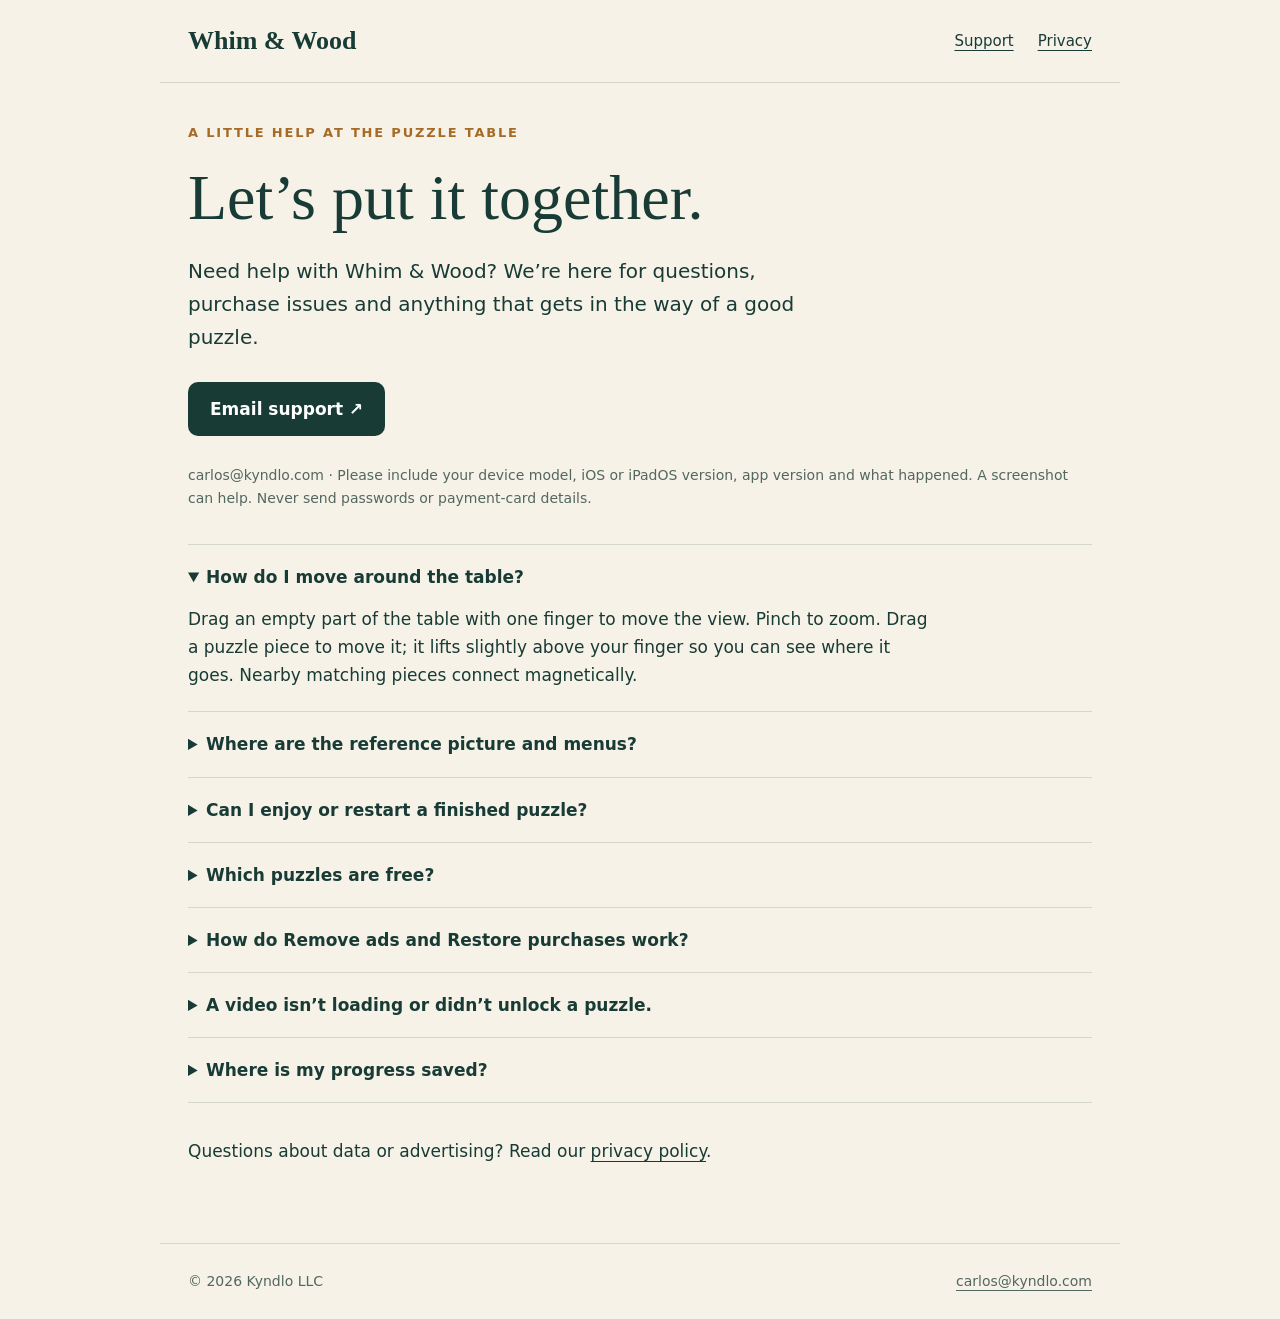
==== index.html @ c9d5e71a "Publish Whim & Wood support and privacy pages" ====
<!doctype html><html lang="en"><head><meta charset="utf-8"><meta name="viewport" content="width=device-width,initial-scale=1"><meta name="description" content="Get help with Whim & Wood puzzles, video rewards, purchases and gameplay on iPhone and iPad."><title>Whim & Wood — Support</title><link rel="stylesheet" href="style.css"></head><body><header><a href="./">Whim &amp; Wood</a><nav aria-label="Main navigation"><a href="./" aria-current="page">Support</a><a href="privacy.html">Privacy</a></nav></header><main><p class="eyebrow">A little help at the puzzle table</p><h1>Let’s put it together.</h1><p class="intro">Need help with Whim &amp; Wood? We’re here for questions, purchase issues and anything that gets in the way of a good puzzle.</p><a class="contact" href="mailto:carlos@kyndlo.com?subject=Whim%20%26%20Wood%20support">Email support ↗</a><p class="note">carlos@kyndlo.com · Please include your device model, iOS or iPadOS version, app version and what happened. A screenshot can help. Never send passwords or payment-card details.</p><section class="help" aria-label="Common questions"><details open><summary>How do I move around the table?</summary><p>Drag an empty part of the table with one finger to move the view. Pinch to zoom. Drag a puzzle piece to move it; it lifts slightly above your finger so you can see where it goes. Nearby matching pieces connect magnetically.</p></details><details><summary>Where are the reference picture and menus?</summary><p>Puzzles open in fullscreen. Tap the picture icon at the top left for the reference image. Use the menu button at the top right to show table controls, including Fit table, Spread out, hints and settings. The outline guide is optional in settings.</p></details><details><summary>Can I enjoy or restart a finished puzzle?</summary><p>After the completion animation, pinch to zoom into the finished picture and drag to explore it. Choose Restart puzzle to start again, or choose another animal. A puzzle accessed through a video requires a new video to restart unless you have Remove ads.</p></details><details><summary>Which puzzles are free?</summary><p>The first three puzzles are included without ads. For other puzzles, completing an available rewarded video grants access for one table visit. Leaving the table or restarting requires another video; your saved puzzle progress remains.</p></details><details><summary>How do Remove ads and Restore purchases work?</summary><p>Remove ads is a one-time purchase that removes video requirements for every puzzle. To recover an existing purchase, sign in with the Apple Account used to buy it and choose Restore purchases in the app’s Remove ads offer. Apple handles payments and refunds; <a href="https://reportaproblem.apple.com/">request a refund through Apple</a>.</p></details><details><summary>A video isn’t loading or didn’t unlock a puzzle.</summary><p>Videos need an internet connection and may not always be available. Access is granted only after the advertising service confirms that you earned the reward; closing a video early does not unlock the puzzle. Try again later or enjoy one of the three free puzzles. Contact us if a completed video did not grant access.</p></details><details><summary>Where is my progress saved?</summary><p>Progress and preferences are saved on your device. Whim &amp; Wood does not have an account or cloud progress service. Deleting the app removes local progress, so please contact us before reinstalling if you want help with a problem.</p></details></section><p>Questions about data or advertising? Read our <a href="privacy.html">privacy policy</a>.</p></main><footer><span>© 2026 Kyndlo LLC</span><a href="mailto:carlos@kyndlo.com">carlos@kyndlo.com</a></footer></body></html>
---- style.css ----
:root{color-scheme:light;--ink:#183b36;--paper:#f7f2e7;--gold:#a66b26}*{box-sizing:border-box}body{margin:0;background:var(--paper);color:var(--ink);font:17px/1.65 system-ui,-apple-system,sans-serif}a{color:inherit;text-underline-offset:4px}a:hover{color:#83511b}a:focus-visible,summary:focus-visible{outline:3px solid var(--gold);outline-offset:5px}header,main,footer{max-width:960px;margin:auto;padding:26px 28px}header{display:flex;align-items:center;justify-content:space-between;gap:20px;border-bottom:1px solid #183b3626}header>a{font:700 26px Georgia,serif;text-decoration:none}nav{display:flex;gap:24px;font-size:15px}h1,h2{font-family:Georgia,serif;line-height:1.15}h1{font-size:clamp(38px,7vw,64px);font-weight:400;margin:18px 0}h2{font-size:27px;margin-top:36px}.eyebrow{color:var(--gold);font-size:13px;font-weight:700;letter-spacing:.14em;text-transform:uppercase}.intro{font-size:20px;max-width:650px}.contact{display:inline-block;background:var(--ink);color:white;border-radius:10px;padding:13px 22px;text-decoration:none;font-weight:600;margin:8px 0 14px}.contact:hover{background:#2c544b;color:white}.help{margin:34px 0;border-top:1px solid #183b3626}details{border-bottom:1px solid #183b3626;padding:18px 0}summary{cursor:pointer;font-weight:650}details p{max-width:740px;margin:14px 0 4px}.note,footer{font-size:14px;color:#526760}footer{border-top:1px solid #183b3626;margin-top:35px;display:flex;justify-content:space-between;gap:18px}.policy{max-width:780px}.policy h1{font-size:48px}.policy p,.policy li{max-width:720px}@media(max-width:520px){header,main,footer{padding:22px}header{align-items:flex-start}header>a{font-size:21px}nav{gap:14px}footer{flex-direction:column}.policy h1{font-size:38px}}
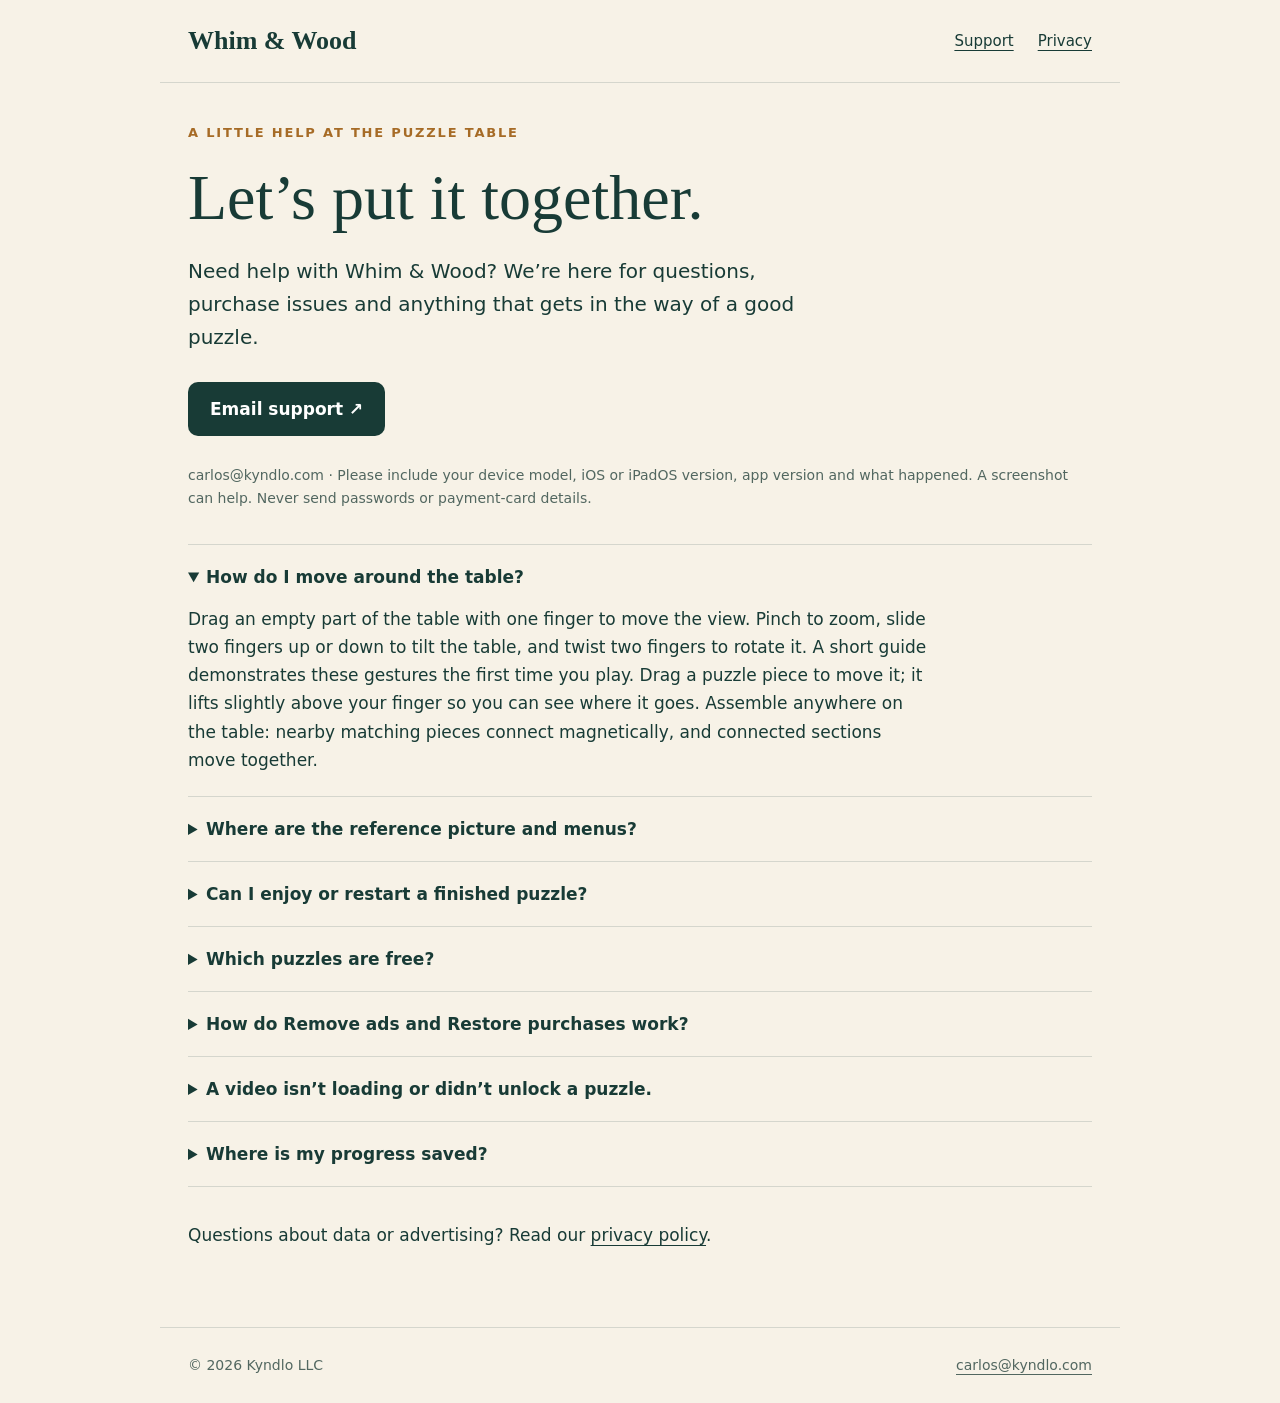
==== commit ca911425: "Update support for free assembly and 3D table gestures" ====
--- a/index.html
+++ b/index.html
@@ -1 +1 @@
-<!doctype html><html lang="en"><head><meta charset="utf-8"><meta name="viewport" content="width=device-width,initial-scale=1"><meta name="description" content="Get help with Whim & Wood puzzles, video rewards, purchases and gameplay on iPhone and iPad."><title>Whim & Wood — Support</title><link rel="stylesheet" href="style.css"></head><body><header><a href="./">Whim &amp; Wood</a><nav aria-label="Main navigation"><a href="./" aria-current="page">Support</a><a href="privacy.html">Privacy</a></nav></header><main><p class="eyebrow">A little help at the puzzle table</p><h1>Let’s put it together.</h1><p class="intro">Need help with Whim &amp; Wood? We’re here for questions, purchase issues and anything that gets in the way of a good puzzle.</p><a class="contact" href="mailto:carlos@kyndlo.com?subject=Whim%20%26%20Wood%20support">Email support ↗</a><p class="note">carlos@kyndlo.com · Please include your device model, iOS or iPadOS version, app version and what happened. A screenshot can help. Never send passwords or payment-card details.</p><section class="help" aria-label="Common questions"><details open><summary>How do I move around the table?</summary><p>Drag an empty part of the table with one finger to move the view. Pinch to zoom. Drag a puzzle piece to move it; it lifts slightly above your finger so you can see where it goes. Nearby matching pieces connect magnetically.</p></details><details><summary>Where are the reference picture and menus?</summary><p>Puzzles open in fullscreen. Tap the picture icon at the top left for the reference image. Use the menu button at the top right to show table controls, including Fit table, Spread out, hints and settings. The outline guide is optional in settings.</p></details><details><summary>Can I enjoy or restart a finished puzzle?</summary><p>After the completion animation, pinch to zoom into the finished picture and drag to explore it. Choose Restart puzzle to start again, or choose another animal. A puzzle accessed through a video requires a new video to restart unless you have Remove ads.</p></details><details><summary>Which puzzles are free?</summary><p>The first three puzzles are included without ads. For other puzzles, completing an available rewarded video grants access for one table visit. Leaving the table or restarting requires another video; your saved puzzle progress remains.</p></details><details><summary>How do Remove ads and Restore purchases work?</summary><p>Remove ads is a one-time purchase that removes video requirements for every puzzle. To recover an existing purchase, sign in with the Apple Account used to buy it and choose Restore purchases in the app’s Remove ads offer. Apple handles payments and refunds; <a href="https://reportaproblem.apple.com/">request a refund through Apple</a>.</p></details><details><summary>A video isn’t loading or didn’t unlock a puzzle.</summary><p>Videos need an internet connection and may not always be available. Access is granted only after the advertising service confirms that you earned the reward; closing a video early does not unlock the puzzle. Try again later or enjoy one of the three free puzzles. Contact us if a completed video did not grant access.</p></details><details><summary>Where is my progress saved?</summary><p>Progress and preferences are saved on your device. Whim &amp; Wood does not have an account or cloud progress service. Deleting the app removes local progress, so please contact us before reinstalling if you want help with a problem.</p></details></section><p>Questions about data or advertising? Read our <a href="privacy.html">privacy policy</a>.</p></main><footer><span>© 2026 Kyndlo LLC</span><a href="mailto:carlos@kyndlo.com">carlos@kyndlo.com</a></footer></body></html>
+<!doctype html><html lang="en"><head><meta charset="utf-8"><meta name="viewport" content="width=device-width,initial-scale=1"><meta name="description" content="Get help with Whim & Wood puzzles, video rewards, purchases and gameplay on iPhone and iPad."><title>Whim & Wood — Support</title><link rel="stylesheet" href="style.css"></head><body><header><a href="./">Whim &amp; Wood</a><nav aria-label="Main navigation"><a href="./" aria-current="page">Support</a><a href="privacy.html">Privacy</a></nav></header><main><p class="eyebrow">A little help at the puzzle table</p><h1>Let’s put it together.</h1><p class="intro">Need help with Whim &amp; Wood? We’re here for questions, purchase issues and anything that gets in the way of a good puzzle.</p><a class="contact" href="mailto:carlos@kyndlo.com?subject=Whim%20%26%20Wood%20support">Email support ↗</a><p class="note">carlos@kyndlo.com · Please include your device model, iOS or iPadOS version, app version and what happened. A screenshot can help. Never send passwords or payment-card details.</p><section class="help" aria-label="Common questions"><details open><summary>How do I move around the table?</summary><p>Drag an empty part of the table with one finger to move the view. Pinch to zoom, slide two fingers up or down to tilt the table, and twist two fingers to rotate it. A short guide demonstrates these gestures the first time you play. Drag a puzzle piece to move it; it lifts slightly above your finger so you can see where it goes. Assemble anywhere on the table: nearby matching pieces connect magnetically, and connected sections move together.</p></details><details><summary>Where are the reference picture and menus?</summary><p>Puzzles open in fullscreen. Tap the picture icon at the top left for the reference image. Use the menu button at the top right to show table controls, including Fit table, Spread out, hints and settings. There is no outline or fixed placement area. Open the reference picture or use a hint to highlight two matching pieces when you want help.</p></details><details><summary>Can I enjoy or restart a finished puzzle?</summary><p>After the completion animation, pinch to zoom into the finished sculpture, drag to explore it, and use two fingers to tilt and rotate it. Choose Restart puzzle to start again, or choose another animal. A puzzle accessed through a video requires a new video to restart unless you have Remove ads.</p></details><details><summary>Which puzzles are free?</summary><p>The first three puzzles are included without ads. For other puzzles, completing an available rewarded video grants access for one table visit. Leaving the table or restarting requires another video; your saved puzzle progress remains.</p></details><details><summary>How do Remove ads and Restore purchases work?</summary><p>Remove ads is a one-time purchase that removes video requirements for every puzzle. To recover an existing purchase, sign in with the Apple Account used to buy it and choose Restore purchases in the app’s Remove ads offer. Apple handles payments and refunds; <a href="https://reportaproblem.apple.com/">request a refund through Apple</a>.</p></details><details><summary>A video isn’t loading or didn’t unlock a puzzle.</summary><p>Videos need an internet connection and may not always be available. Access is granted only after the advertising service confirms that you earned the reward; closing a video early does not unlock the puzzle. Try again later or enjoy one of the three free puzzles. Contact us if a completed video did not grant access.</p></details><details><summary>Where is my progress saved?</summary><p>Progress and preferences are saved on your device. Whim &amp; Wood does not have an account or cloud progress service. Deleting the app removes local progress, so please contact us before reinstalling if you want help with a problem.</p></details></section><p>Questions about data or advertising? Read our <a href="privacy.html">privacy policy</a>.</p></main><footer><span>© 2026 Kyndlo LLC</span><a href="mailto:carlos@kyndlo.com">carlos@kyndlo.com</a></footer></body></html>
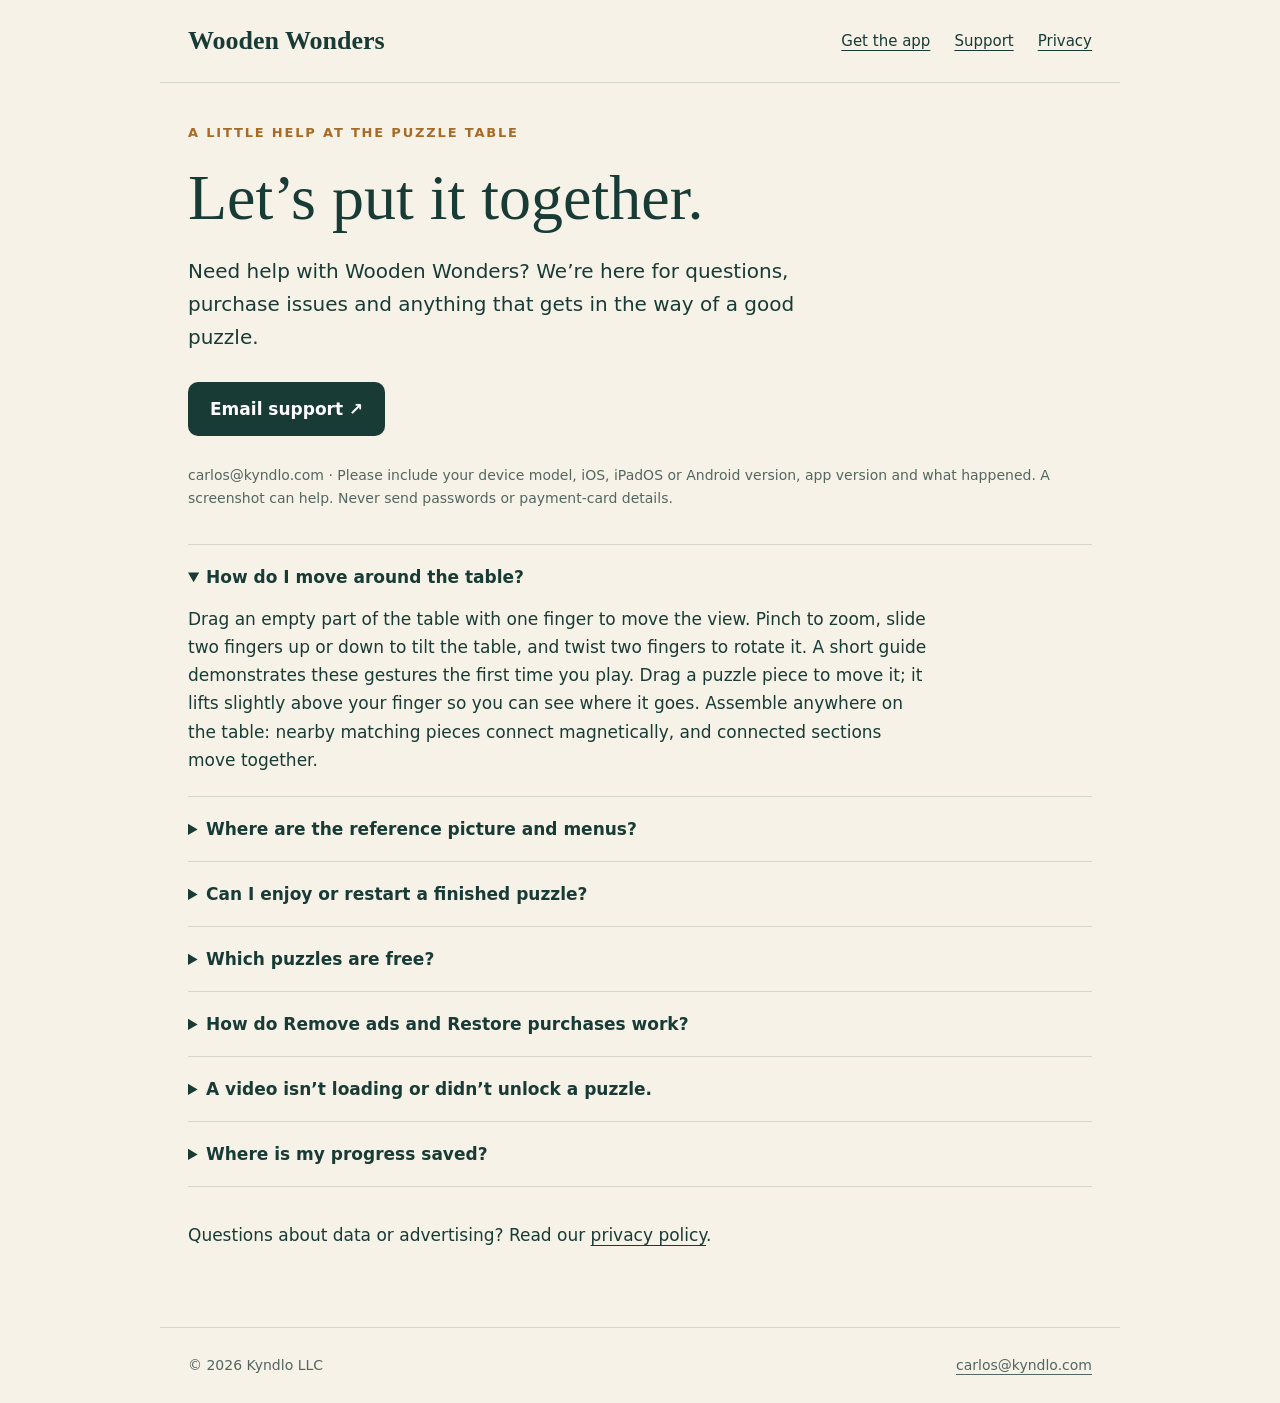
==== commit 3a99f6a2: "Add OS-aware app download QR page" ====
--- a/index.html
+++ b/index.html
@@ -1 +1 @@
-<!doctype html><html lang="en"><head><meta charset="utf-8"><meta name="viewport" content="width=device-width,initial-scale=1"><meta name="description" content="Get help with Whim & Wood puzzles, video rewards, purchases and gameplay on iPhone and iPad."><title>Whim & Wood — Support</title><link rel="stylesheet" href="style.css"></head><body><header><a href="./">Whim &amp; Wood</a><nav aria-label="Main navigation"><a href="./" aria-current="page">Support</a><a href="privacy.html">Privacy</a></nav></header><main><p class="eyebrow">A little help at the puzzle table</p><h1>Let’s put it together.</h1><p class="intro">Need help with Whim &amp; Wood? We’re here for questions, purchase issues and anything that gets in the way of a good puzzle.</p><a class="contact" href="mailto:carlos@kyndlo.com?subject=Whim%20%26%20Wood%20support">Email support ↗</a><p class="note">carlos@kyndlo.com · Please include your device model, iOS or iPadOS version, app version and what happened. A screenshot can help. Never send passwords or payment-card details.</p><section class="help" aria-label="Common questions"><details open><summary>How do I move around the table?</summary><p>Drag an empty part of the table with one finger to move the view. Pinch to zoom, slide two fingers up or down to tilt the table, and twist two fingers to rotate it. A short guide demonstrates these gestures the first time you play. Drag a puzzle piece to move it; it lifts slightly above your finger so you can see where it goes. Assemble anywhere on the table: nearby matching pieces connect magnetically, and connected sections move together.</p></details><details><summary>Where are the reference picture and menus?</summary><p>Puzzles open in fullscreen. Tap the picture icon at the top left for the reference image. Use the menu button at the top right to show table controls, including Fit table, Spread out, hints and settings. There is no outline or fixed placement area. Open the reference picture or use a hint to highlight two matching pieces when you want help.</p></details><details><summary>Can I enjoy or restart a finished puzzle?</summary><p>After the completion animation, pinch to zoom into the finished sculpture, drag to explore it, and use two fingers to tilt and rotate it. Choose Restart puzzle to start again, or choose another animal. A puzzle accessed through a video requires a new video to restart unless you have Remove ads.</p></details><details><summary>Which puzzles are free?</summary><p>The first three puzzles are included without ads. For other puzzles, completing an available rewarded video grants access for one table visit. Leaving the table or restarting requires another video; your saved puzzle progress remains.</p></details><details><summary>How do Remove ads and Restore purchases work?</summary><p>Remove ads is a one-time purchase that removes video requirements for every puzzle. To recover an existing purchase, sign in with the Apple Account used to buy it and choose Restore purchases in the app’s Remove ads offer. Apple handles payments and refunds; <a href="https://reportaproblem.apple.com/">request a refund through Apple</a>.</p></details><details><summary>A video isn’t loading or didn’t unlock a puzzle.</summary><p>Videos need an internet connection and may not always be available. Access is granted only after the advertising service confirms that you earned the reward; closing a video early does not unlock the puzzle. Try again later or enjoy one of the three free puzzles. Contact us if a completed video did not grant access.</p></details><details><summary>Where is my progress saved?</summary><p>Progress and preferences are saved on your device. Whim &amp; Wood does not have an account or cloud progress service. Deleting the app removes local progress, so please contact us before reinstalling if you want help with a problem.</p></details></section><p>Questions about data or advertising? Read our <a href="privacy.html">privacy policy</a>.</p></main><footer><span>© 2026 Kyndlo LLC</span><a href="mailto:carlos@kyndlo.com">carlos@kyndlo.com</a></footer></body></html>
+<!doctype html><html lang="en"><head><meta charset="utf-8"><meta name="viewport" content="width=device-width,initial-scale=1"><meta name="description" content="Get help with Wooden Wonders puzzles, video rewards, purchases and gameplay on iPhone, iPad and Android."><title>Wooden Wonders — Support</title><link rel="stylesheet" href="style.css"></head><body><header><a href="./">Wooden Wonders</a><nav aria-label="Main navigation"><a href="download/">Get the app</a><a href="./" aria-current="page">Support</a><a href="privacy.html">Privacy</a></nav></header><main><p class="eyebrow">A little help at the puzzle table</p><h1>Let’s put it together.</h1><p class="intro">Need help with Wooden Wonders? We’re here for questions, purchase issues and anything that gets in the way of a good puzzle.</p><a class="contact" href="mailto:carlos@kyndlo.com?subject=Wooden%20Wonders%20support">Email support ↗</a><p class="note">carlos@kyndlo.com · Please include your device model, iOS, iPadOS or Android version, app version and what happened. A screenshot can help. Never send passwords or payment-card details.</p><section class="help" aria-label="Common questions"><details open><summary>How do I move around the table?</summary><p>Drag an empty part of the table with one finger to move the view. Pinch to zoom, slide two fingers up or down to tilt the table, and twist two fingers to rotate it. A short guide demonstrates these gestures the first time you play. Drag a puzzle piece to move it; it lifts slightly above your finger so you can see where it goes. Assemble anywhere on the table: nearby matching pieces connect magnetically, and connected sections move together.</p></details><details><summary>Where are the reference picture and menus?</summary><p>Puzzles open in fullscreen. Tap the picture icon at the top left for the reference image. Use the menu button at the top right to show table controls, including Fit table, Spread out, hints and settings. There is no outline or fixed placement area. Open the reference picture or use a hint to highlight two matching pieces when you want help.</p></details><details><summary>Can I enjoy or restart a finished puzzle?</summary><p>After the completion animation, pinch to zoom into the finished sculpture, drag to explore it, and use two fingers to tilt and rotate it. Choose Restart puzzle to start again, or choose another animal. A puzzle accessed through a video requires a new video to restart unless you have Remove ads.</p></details><details><summary>Which puzzles are free?</summary><p>The first three puzzles are included without ads. For other puzzles, completing an available rewarded video grants access for one table visit. Leaving the table or restarting requires another video; your saved puzzle progress remains.</p></details><details><summary>How do Remove ads and Restore purchases work?</summary><p>Remove ads is a one-time purchase that removes video requirements for every puzzle. To recover an existing purchase, sign in with the Apple Account used to buy it and choose Restore purchases in the app’s Remove ads offer. Apple handles payments and refunds; <a href="https://reportaproblem.apple.com/">request a refund through Apple</a>.</p></details><details><summary>A video isn’t loading or didn’t unlock a puzzle.</summary><p>Videos need an internet connection and may not always be available. Access is granted only after the advertising service confirms that you earned the reward; closing a video early does not unlock the puzzle. Try again later or enjoy one of the three free puzzles. Contact us if a completed video did not grant access.</p></details><details><summary>Where is my progress saved?</summary><p>Progress and preferences are saved on your device. Wooden Wonders does not have an account or cloud progress service. Deleting the app removes local progress, so please contact us before reinstalling if you want help with a problem.</p></details></section><p>Questions about data or advertising? Read our <a href="privacy.html">privacy policy</a>.</p></main><footer><span>© 2026 Kyndlo LLC</span><a href="mailto:carlos@kyndlo.com">carlos@kyndlo.com</a></footer></body></html>
--- a/style.css
+++ b/style.css
@@ -1 +1,2 @@
 :root{color-scheme:light;--ink:#183b36;--paper:#f7f2e7;--gold:#a66b26}*{box-sizing:border-box}body{margin:0;background:var(--paper);color:var(--ink);font:17px/1.65 system-ui,-apple-system,sans-serif}a{color:inherit;text-underline-offset:4px}a:hover{color:#83511b}a:focus-visible,summary:focus-visible{outline:3px solid var(--gold);outline-offset:5px}header,main,footer{max-width:960px;margin:auto;padding:26px 28px}header{display:flex;align-items:center;justify-content:space-between;gap:20px;border-bottom:1px solid #183b3626}header>a{font:700 26px Georgia,serif;text-decoration:none}nav{display:flex;gap:24px;font-size:15px}h1,h2{font-family:Georgia,serif;line-height:1.15}h1{font-size:clamp(38px,7vw,64px);font-weight:400;margin:18px 0}h2{font-size:27px;margin-top:36px}.eyebrow{color:var(--gold);font-size:13px;font-weight:700;letter-spacing:.14em;text-transform:uppercase}.intro{font-size:20px;max-width:650px}.contact{display:inline-block;background:var(--ink);color:white;border-radius:10px;padding:13px 22px;text-decoration:none;font-weight:600;margin:8px 0 14px}.contact:hover{background:#2c544b;color:white}.help{margin:34px 0;border-top:1px solid #183b3626}details{border-bottom:1px solid #183b3626;padding:18px 0}summary{cursor:pointer;font-weight:650}details p{max-width:740px;margin:14px 0 4px}.note,footer{font-size:14px;color:#526760}footer{border-top:1px solid #183b3626;margin-top:35px;display:flex;justify-content:space-between;gap:18px}.policy{max-width:780px}.policy h1{font-size:48px}.policy p,.policy li{max-width:720px}@media(max-width:520px){header,main,footer{padding:22px}header{align-items:flex-start}header>a{font-size:21px}nav{gap:14px}footer{flex-direction:column}.policy h1{font-size:38px}}
+.store-links{display:flex;flex-wrap:wrap;gap:12px;margin:24px 0}.store-links .contact{margin:0}.download-grid{display:grid;grid-template-columns:minmax(0,1fr) auto;align-items:center;gap:36px;margin-top:30px}.qr-card{padding:20px;background:#fffdf7;border:1px solid #183b3626;border-radius:18px;text-align:center}.qr-card img{display:block;width:min(220px,58vw);height:auto}.qr-card p{margin:10px 0 0;font-size:13px;color:#526760}.redirect-status{min-height:1.6em;color:#526760}@media(max-width:600px){.download-grid{grid-template-columns:1fr;gap:16px}.qr-card{justify-self:start}.qr-card img{width:170px}}
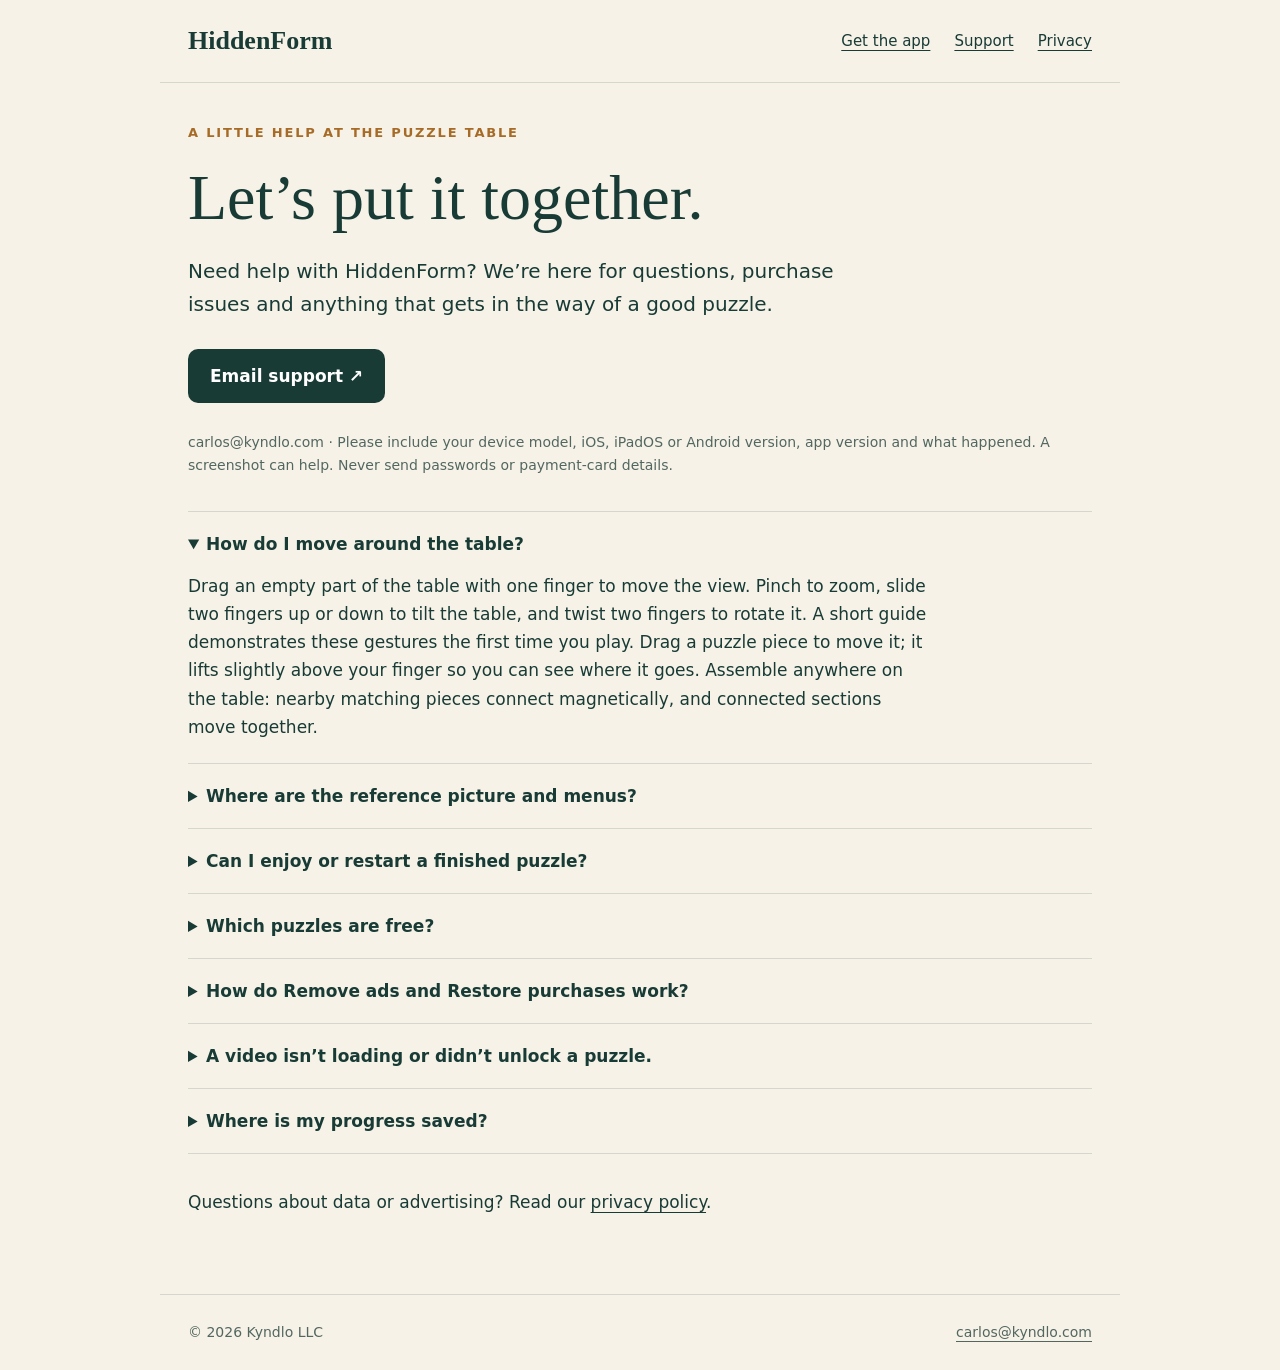
==== commit ad7f98a5: "Rename HiddenForm download and support pages" ====
--- a/index.html
+++ b/index.html
@@ -1 +1 @@
-<!doctype html><html lang="en"><head><meta charset="utf-8"><meta name="viewport" content="width=device-width,initial-scale=1"><meta name="description" content="Get help with Wooden Wonders puzzles, video rewards, purchases and gameplay on iPhone, iPad and Android."><title>Wooden Wonders — Support</title><link rel="stylesheet" href="style.css"></head><body><header><a href="./">Wooden Wonders</a><nav aria-label="Main navigation"><a href="download/">Get the app</a><a href="./" aria-current="page">Support</a><a href="privacy.html">Privacy</a></nav></header><main><p class="eyebrow">A little help at the puzzle table</p><h1>Let’s put it together.</h1><p class="intro">Need help with Wooden Wonders? We’re here for questions, purchase issues and anything that gets in the way of a good puzzle.</p><a class="contact" href="mailto:carlos@kyndlo.com?subject=Wooden%20Wonders%20support">Email support ↗</a><p class="note">carlos@kyndlo.com · Please include your device model, iOS, iPadOS or Android version, app version and what happened. A screenshot can help. Never send passwords or payment-card details.</p><section class="help" aria-label="Common questions"><details open><summary>How do I move around the table?</summary><p>Drag an empty part of the table with one finger to move the view. Pinch to zoom, slide two fingers up or down to tilt the table, and twist two fingers to rotate it. A short guide demonstrates these gestures the first time you play. Drag a puzzle piece to move it; it lifts slightly above your finger so you can see where it goes. Assemble anywhere on the table: nearby matching pieces connect magnetically, and connected sections move together.</p></details><details><summary>Where are the reference picture and menus?</summary><p>Puzzles open in fullscreen. Tap the picture icon at the top left for the reference image. Use the menu button at the top right to show table controls, including Fit table, Spread out, hints and settings. There is no outline or fixed placement area. Open the reference picture or use a hint to highlight two matching pieces when you want help.</p></details><details><summary>Can I enjoy or restart a finished puzzle?</summary><p>After the completion animation, pinch to zoom into the finished sculpture, drag to explore it, and use two fingers to tilt and rotate it. Choose Restart puzzle to start again, or choose another animal. A puzzle accessed through a video requires a new video to restart unless you have Remove ads.</p></details><details><summary>Which puzzles are free?</summary><p>The first three puzzles are included without ads. For other puzzles, completing an available rewarded video grants access for one table visit. Leaving the table or restarting requires another video; your saved puzzle progress remains.</p></details><details><summary>How do Remove ads and Restore purchases work?</summary><p>Remove ads is a one-time purchase that removes video requirements for every puzzle. To recover an existing purchase, sign in with the Apple Account used to buy it and choose Restore purchases in the app’s Remove ads offer. Apple handles payments and refunds; <a href="https://reportaproblem.apple.com/">request a refund through Apple</a>.</p></details><details><summary>A video isn’t loading or didn’t unlock a puzzle.</summary><p>Videos need an internet connection and may not always be available. Access is granted only after the advertising service confirms that you earned the reward; closing a video early does not unlock the puzzle. Try again later or enjoy one of the three free puzzles. Contact us if a completed video did not grant access.</p></details><details><summary>Where is my progress saved?</summary><p>Progress and preferences are saved on your device. Wooden Wonders does not have an account or cloud progress service. Deleting the app removes local progress, so please contact us before reinstalling if you want help with a problem.</p></details></section><p>Questions about data or advertising? Read our <a href="privacy.html">privacy policy</a>.</p></main><footer><span>© 2026 Kyndlo LLC</span><a href="mailto:carlos@kyndlo.com">carlos@kyndlo.com</a></footer></body></html>
+<!doctype html><html lang="en"><head><meta charset="utf-8"><meta name="viewport" content="width=device-width,initial-scale=1"><meta name="description" content="Get help with HiddenForm puzzles, video rewards, purchases and gameplay on iPhone, iPad and Android."><title>HiddenForm — Support</title><link rel="stylesheet" href="style.css"></head><body><header><a href="./">HiddenForm</a><nav aria-label="Main navigation"><a href="download/">Get the app</a><a href="./" aria-current="page">Support</a><a href="privacy.html">Privacy</a></nav></header><main><p class="eyebrow">A little help at the puzzle table</p><h1>Let’s put it together.</h1><p class="intro">Need help with HiddenForm? We’re here for questions, purchase issues and anything that gets in the way of a good puzzle.</p><a class="contact" href="mailto:carlos@kyndlo.com?subject=Wooden%20Wonders%20support">Email support ↗</a><p class="note">carlos@kyndlo.com · Please include your device model, iOS, iPadOS or Android version, app version and what happened. A screenshot can help. Never send passwords or payment-card details.</p><section class="help" aria-label="Common questions"><details open><summary>How do I move around the table?</summary><p>Drag an empty part of the table with one finger to move the view. Pinch to zoom, slide two fingers up or down to tilt the table, and twist two fingers to rotate it. A short guide demonstrates these gestures the first time you play. Drag a puzzle piece to move it; it lifts slightly above your finger so you can see where it goes. Assemble anywhere on the table: nearby matching pieces connect magnetically, and connected sections move together.</p></details><details><summary>Where are the reference picture and menus?</summary><p>Puzzles open in fullscreen. Tap the picture icon at the top left for the reference image. Use the menu button at the top right to show table controls, including Fit table, Spread out, hints and settings. There is no outline or fixed placement area. Open the reference picture or use a hint to highlight two matching pieces when you want help.</p></details><details><summary>Can I enjoy or restart a finished puzzle?</summary><p>After the completion animation, pinch to zoom into the finished sculpture, drag to explore it, and use two fingers to tilt and rotate it. Choose Restart puzzle to start again, or choose another animal. A puzzle accessed through a video requires a new video to restart unless you have Remove ads.</p></details><details><summary>Which puzzles are free?</summary><p>The first three puzzles are included without ads. For other puzzles, completing an available rewarded video grants access for one table visit. Leaving the table or restarting requires another video; your saved puzzle progress remains.</p></details><details><summary>How do Remove ads and Restore purchases work?</summary><p>Remove ads is a one-time purchase that removes video requirements for every puzzle. To recover an existing purchase, sign in with the Apple Account used to buy it and choose Restore purchases in the app’s Remove ads offer. Apple handles payments and refunds; <a href="https://reportaproblem.apple.com/">request a refund through Apple</a>.</p></details><details><summary>A video isn’t loading or didn’t unlock a puzzle.</summary><p>Videos need an internet connection and may not always be available. Access is granted only after the advertising service confirms that you earned the reward; closing a video early does not unlock the puzzle. Try again later or enjoy one of the three free puzzles. Contact us if a completed video did not grant access.</p></details><details><summary>Where is my progress saved?</summary><p>Progress and preferences are saved on your device. HiddenForm does not have an account or cloud progress service. Deleting the app removes local progress, so please contact us before reinstalling if you want help with a problem.</p></details></section><p>Questions about data or advertising? Read our <a href="privacy.html">privacy policy</a>.</p></main><footer><span>© 2026 Kyndlo LLC</span><a href="mailto:carlos@kyndlo.com">carlos@kyndlo.com</a></footer></body></html>
